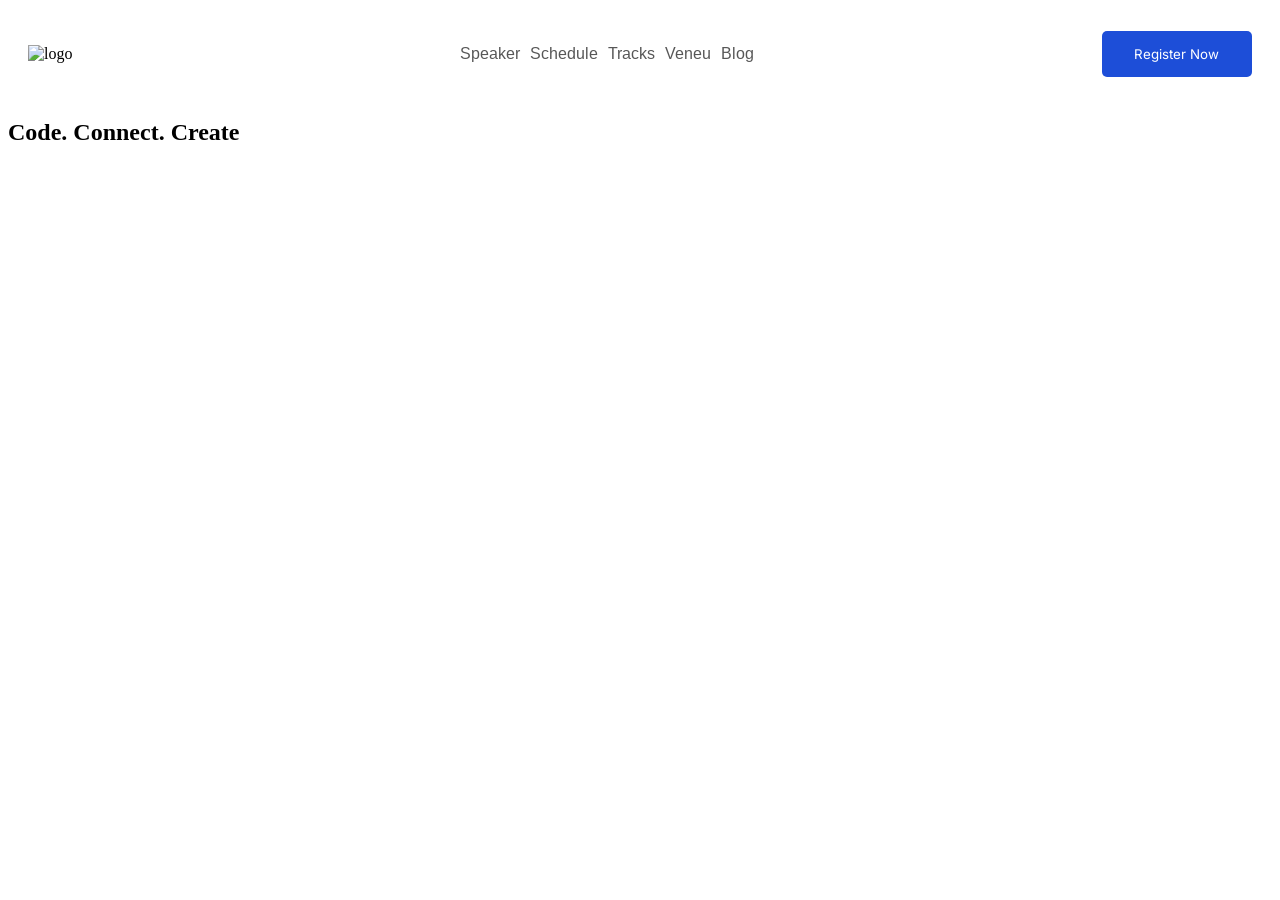
==== indexx.html @ c5ce16c5 "first commit" ====
<!DOCTYPE html>
<html lang="en">
<head>
    <meta charset="UTF-8">
    <meta name="viewport" content="width=device-width, initial-scale=1.0">
    <title>Document</title>
    <link rel="stylesheet" href="./Css.css".css">
    <link rel="preconnect" href="https://fonts.googleapis.com">
<link rel="preconnect" href="https://fonts.gstatic.com" crossorigin>
<link href="https://fonts.googleapis.com/css2?family=Arimo:ital,wght@0,400..700;1,400..700&family=Open+Sans:ital,wght@0,300..800;1,300..800&display=swap" rel="stylesheet">
<link rel="preconnect" href="https://fonts.googleapis.com">
<link rel="preconnect" href="https://fonts.gstatic.com" crossorigin>
<link href="https://fonts.googleapis.com/css2?family=Arimo:ital,wght@0,400..700;1,400..700&family=Inter:ital,opsz,wght@0,14..32,100..900;1,14..32,100..900&family=Open+Sans:ital,wght@0,300..800;1,300..800&display=swap" rel="stylesheet">
</head>
<body>
    <nav>
        <div>
            <img src="./B14-A01-DevConf-2026/assets/logo.png" alt="logo">
            
        </div>
        <div>
            <ul>
                <li>Speaker</li>
                <li>Schedule</li>
                <li>Tracks</li>
                <li>Veneu</li>
                <li>Blog</li>
            </ul>
           
        </div>
        <div>
             <button>Register Now</button>
        </div>
    </nav>
    
<section>

<h1>Code. Connect. Create</h1>


</section>

</body>
</html>
---- Css.css ----
nav{
    display:flex;
    justify-content: space-between;
    padding: 20px;
    max-width: 1300px;
    align-items: center;
    margin: 0 auto;

}
ul{
    display: flex;
    gap:10px;
    list-style: none;
    font-family: "Arimo", sans-serif;
    color: #575757;
}
button{
    background-color:#1D4ED8;
    color: #FFFFFF;
     font-family: "Inter", sans-serif;
    padding: 15px;
    width: 150px;
    border: none;
    border-radius: 5px;
    text-align:center;

}

h1{
    
}
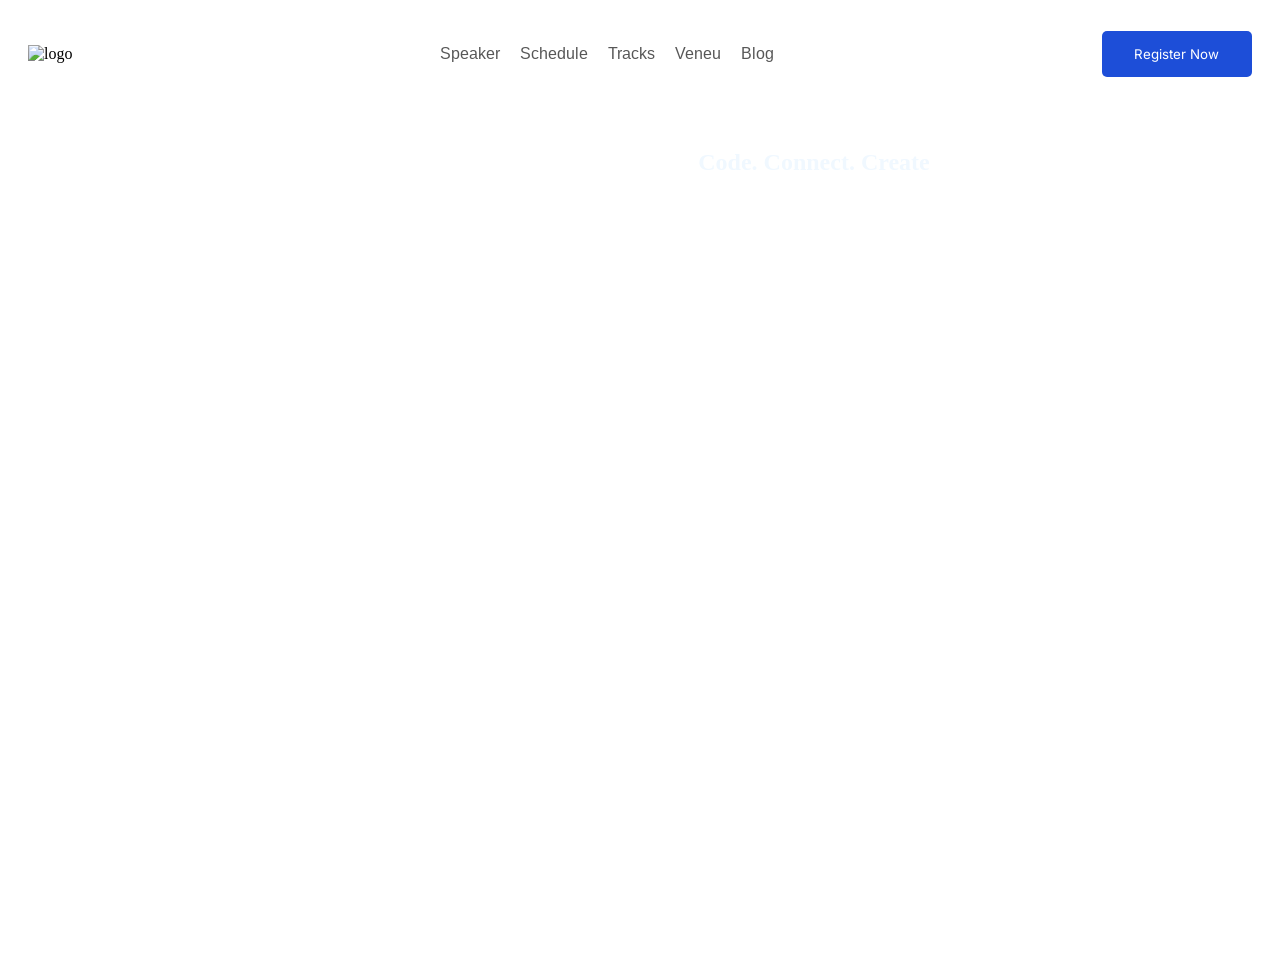
==== commit 25efbc6b: "Overlayer use with the help of gpt" ====
--- a/indexx.html
+++ b/indexx.html
@@ -35,6 +35,7 @@
     
 <section>
 
+
 <h1>Code. Connect. Create</h1>
 
 
--- a/Css.css
+++ b/Css.css
@@ -9,7 +9,7 @@
 }
 ul{
     display: flex;
-    gap:10px;
+    gap:20px;
     list-style: none;
     font-family: "Arimo", sans-serif;
     color: #575757;
@@ -26,6 +26,11 @@
 
 }
 
-h1{
-    
+section{ 
+    padding:30px;
+    text-align: center;
+    color:aliceblue;
+    background-image: url(./B14-A01-DevConf-2026/assets/banner.jpg);
+    height: 786px;
+    width:1552px;
 }
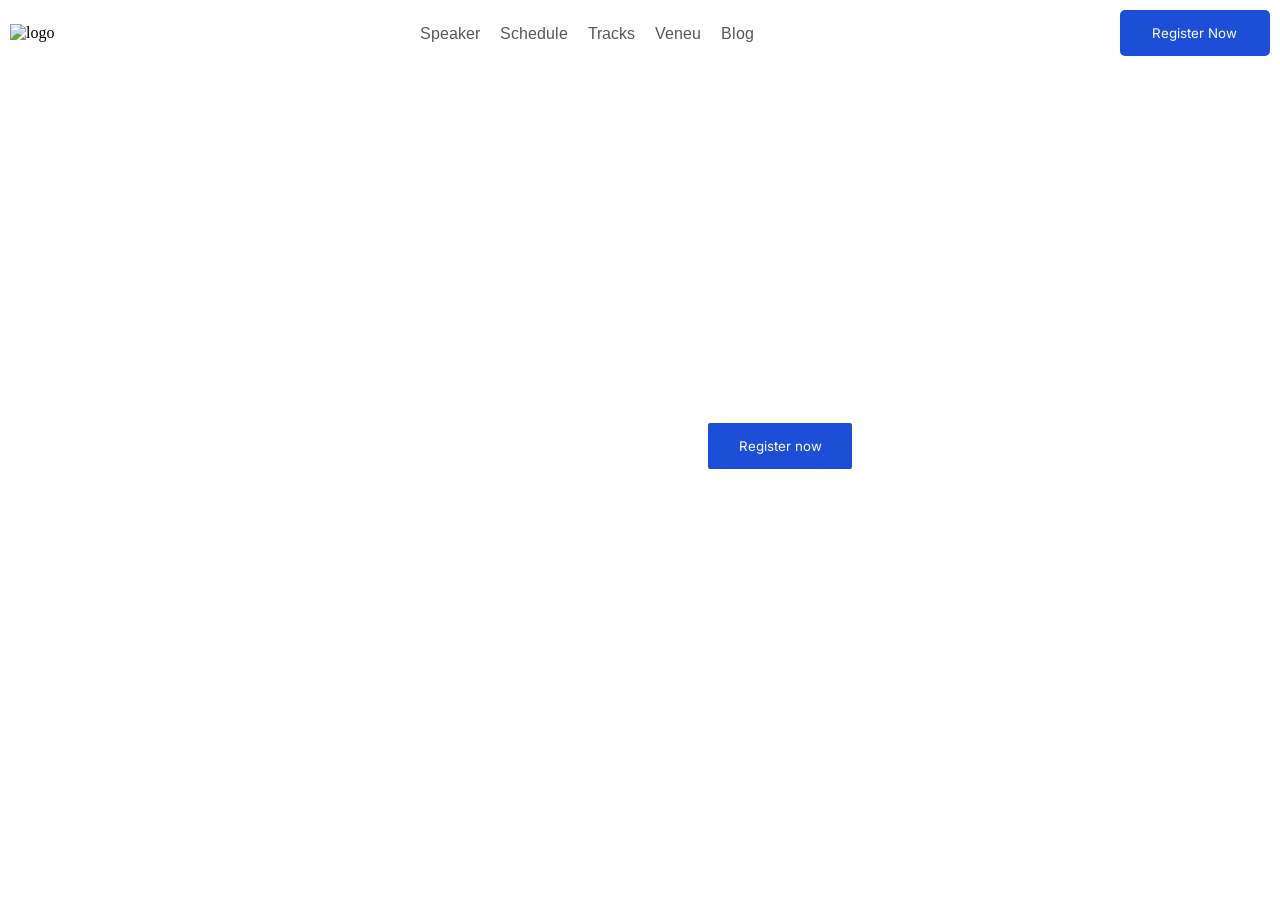
==== commit 93a8fcb1: "border diye check korlam space kothay besi hero sec er h e naki p te" ====
--- a/indexx.html
+++ b/indexx.html
@@ -36,8 +36,9 @@
 <section>
 
 
-<h1>Code. Connect. Create</h1>
-
+<h1>Code. <span>Connect</span>. Create</h1>
+<p>Join 4,000+ engineers, founders, and builders at the premier developer conference of 2026. Three days of cutting-edge talks, hands-on workshops, and meaningful connections</p>
+<button class="herob">Register now</button>
 
 </section>
 
--- a/Css.css
+++ b/Css.css
@@ -1,10 +1,15 @@
+
+*{
+    margin: 0;
+    padding: 0;
+}
 nav{
     display:flex;
     justify-content: space-between;
-    padding: 20px;
+    padding: 10px;
     max-width: 1300px;
     align-items: center;
-    margin: 0 auto;
+    margin: 0 auto; 
 
 }
 ul{
@@ -17,20 +22,54 @@
 button{
     background-color:#1D4ED8;
     color: #FFFFFF;
-     font-family: "Inter", sans-serif;
+    font-family: "Inter", sans-serif;
+    padding: 15px;
+    width: 150px;
+    border: none;
+    border-radius: 5px;
+    
+
+}
+
+section{ 
+    background-image:url(./B14-A01-DevConf-2026/assets/banner.jpg);
+    height: 600px;
+    width:1560px;
+    background-repeat: no repeat;
+    background-position: center;
+    background-size: cover;
+    margin: 0 auto;
+    text-align: center;
+}
+h1{
+    color: #FFFFFF;
+    font-size:60px ;
+    text-align: center;
+    font-family: "Inter", sans-serif;
+    padding:50px; 
+    word-spacing: 10px;
+}
+span{
+    font-style: italic;
+
+}
+p{
+    color: white;
+    text-align: center;
+    max-width: 500px;
+    margin: 0 auto;
+    border: solid #FFFFFF;
+    margin:11px auto;
+}
+.herob{
+    background-color:#1D4ED8;
+    color: #FFFFFF;
+    font-family: "Inter", sans-serif;
     padding: 15px;
     width: 150px;
     border: none;
     border-radius: 5px;
     text-align:center;
-
-}
-
-section{ 
-    padding:30px;
-    text-align: center;
-    color:aliceblue;
-    background-image: url(./B14-A01-DevConf-2026/assets/banner.jpg);
-    height: 786px;
-    width:1552px;
+    margin: 100px auto;
+    border: solid #FFFFFF
 }
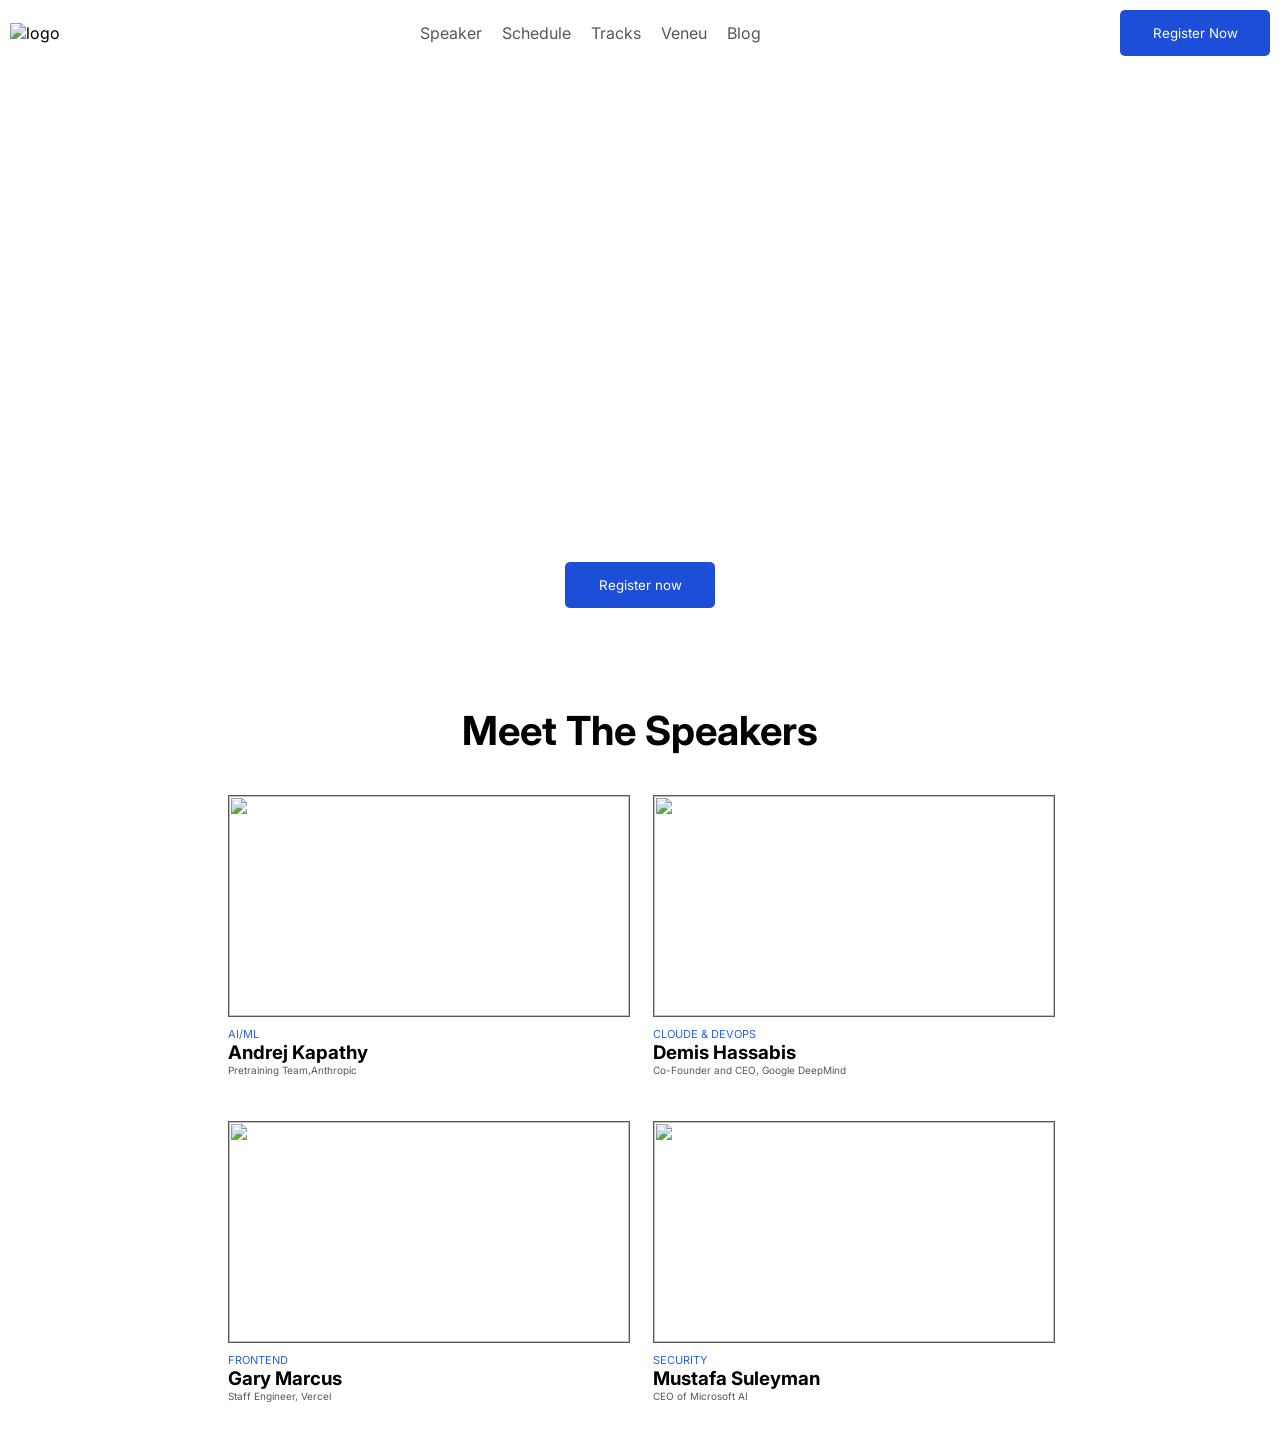
==== commit b61e9d94: "Doing the Meet speakers section" ====
--- a/indexx.html
+++ b/indexx.html
@@ -4,7 +4,7 @@
     <meta charset="UTF-8">
     <meta name="viewport" content="width=device-width, initial-scale=1.0">
     <title>Document</title>
-    <link rel="stylesheet" href="./Css.css".css">
+    <link rel="stylesheet" href="./Css.css">
     <link rel="preconnect" href="https://fonts.googleapis.com">
 <link rel="preconnect" href="https://fonts.gstatic.com" crossorigin>
 <link href="https://fonts.googleapis.com/css2?family=Arimo:ital,wght@0,400..700;1,400..700&family=Open+Sans:ital,wght@0,300..800;1,300..800&display=swap" rel="stylesheet">
@@ -33,14 +33,44 @@
         </div>
     </nav>
     
-<section>
+<section class="hero">
 
 
 <h1>Code. <span>Connect</span>. Create</h1>
-<p>Join 4,000+ engineers, founders, and builders at the premier developer conference of 2026. Three days of cutting-edge talks, hands-on workshops, and meaningful connections</p>
+<p class="herop">Join 4,000+ engineers, founders, and builders at the premier developer conference of 2026. Three days of cutting-edge talks, hands-on workshops, and meaningful connections</p>
 <button class="herob">Register now</button>
 
 </section>
+<section class="Cards">
+    <h2>Meet The Speakers</h2>
+    <div class="cardss">
+        <div class="card">
+            <img class="imggg" src="./B14-A01-DevConf-2026/assets/andrej.png" alt="">
+            <p class="cardp">AI/ML</p>
+            <h3>Andrej Kapathy</h3>
+            <p class="cardpp">Pretraining Team,Anthropic</p>
 
+        </div>
+        <div class="card">
+              <img class="imggg" src="./B14-A01-DevConf-2026/assets/demis.png" alt="">
+            <p class="cardp">CLOUDE & DEVOPS</p>
+            <h3>Demis Hassabis</h3>
+            <p class="cardpp">Co-Founder and CEO, Google DeepMind</p>
+
+        </div>
+        <div class="card">
+  <img class="imggg" src="./B14-A01-DevConf-2026/assets/gary.png" alt="">
+            <p class="cardp">FRONTEND</p>
+            <h3>Gary Marcus</h3>
+            <p class="cardpp">Staff Engineer, Vercel</p>
+        </div>
+        <div class="card">
+  <img class="imggg" src="./B14-A01-DevConf-2026/assets/mustafa.png" alt="">
+            <p class="cardp">SECURITY</p>
+            <h3>Mustafa Suleyman</h3>
+            <p class="cardpp">CEO of Microsoft AI</p>
+        </div>
+    </div>
+</section>
 </body>
 </html>
--- a/Css.css
+++ b/Css.css
@@ -2,6 +2,7 @@
 *{
     margin: 0;
     padding: 0;
+    font-family:"Inter", sans-serif;
 }
 nav{
     display:flex;
@@ -31,10 +32,10 @@
 
 }
 
-section{ 
+.hero{ 
     background-image:url(./B14-A01-DevConf-2026/assets/banner.jpg);
     height: 600px;
-    width:1560px;
+    /* width:1560px; */
     background-repeat: no repeat;
     background-position: center;
     background-size: cover;
@@ -46,20 +47,20 @@
     font-size:60px ;
     text-align: center;
     font-family: "Inter", sans-serif;
-    padding:50px; 
-    word-spacing: 10px;
+    padding-top:50px; 
 }
 span{
     font-style: italic;
-
 }
-p{
-    color: white;
+.herop{
+    color: #FFFFFF;
+    font-family: "Inter", sans-serif;
+    font-size: 10px;
     text-align: center;
     max-width: 500px;
-    margin: 0 auto;
-    border: solid #FFFFFF;
-    margin:11px auto;
+    /* margin: 0 auto; */
+    /* border: solid #FFFFFF; */
+    margin:50px auto;
 }
 .herob{
     background-color:#1D4ED8;
@@ -70,6 +71,58 @@
     border: none;
     border-radius: 5px;
     text-align:center;
-    margin: 100px auto;
-    border: solid #FFFFFF
+    margin: 250px auto;
+    /* border: solid #FFFFFF */
+}
+.cardss{
+    /* display: flex; its not working thats why io will use grid */
+    display: grid;
+    grid-template-columns: repeat(2,400px);
+    /* border: 5px solid black;  i use them to understand the area */
+    flex-wrap: wrap;
+    justify-content: center;
+    column-gap: 25px;
+    row-gap:25px;
+    align-items: center;
+    max-width: 1200px;
+    margin: 0 auto;
+    margin-bottom: 10px;
+
+}
+h2{
+    margin-top: 20px;
+    margin-bottom: 20px;
+    /* border: 3px solid blue; i use them to understand the area*/
+    text-align: center;
+    padding: 20px;
+    font-family:"Inter", sans-serif; 
+    font-size: 40px;
+}
+.card{
+    align-items: center;
+     width: 400px;
+     margin-bottom: 20px;
+    /* height: 320px; */
+    /* padding: 30px; */
+    /* border: 10px solid green; */
+    
+}
+.imggg{
+width: 100%;
+height: 220px;
+object-fit: cover;
+display: block;
+border: .5px solid #575757;
+
+}
+.cardp{
+    margin-top: 10px;
+    color:#2563EB;
+    font-family:"Inter", sans-serif; 
+    font-size:11px;
+}
+.cardpp{
+   font-family:"Inter", sans-serif; 
+   color:#575757;
+   font-size: 10px;
 }
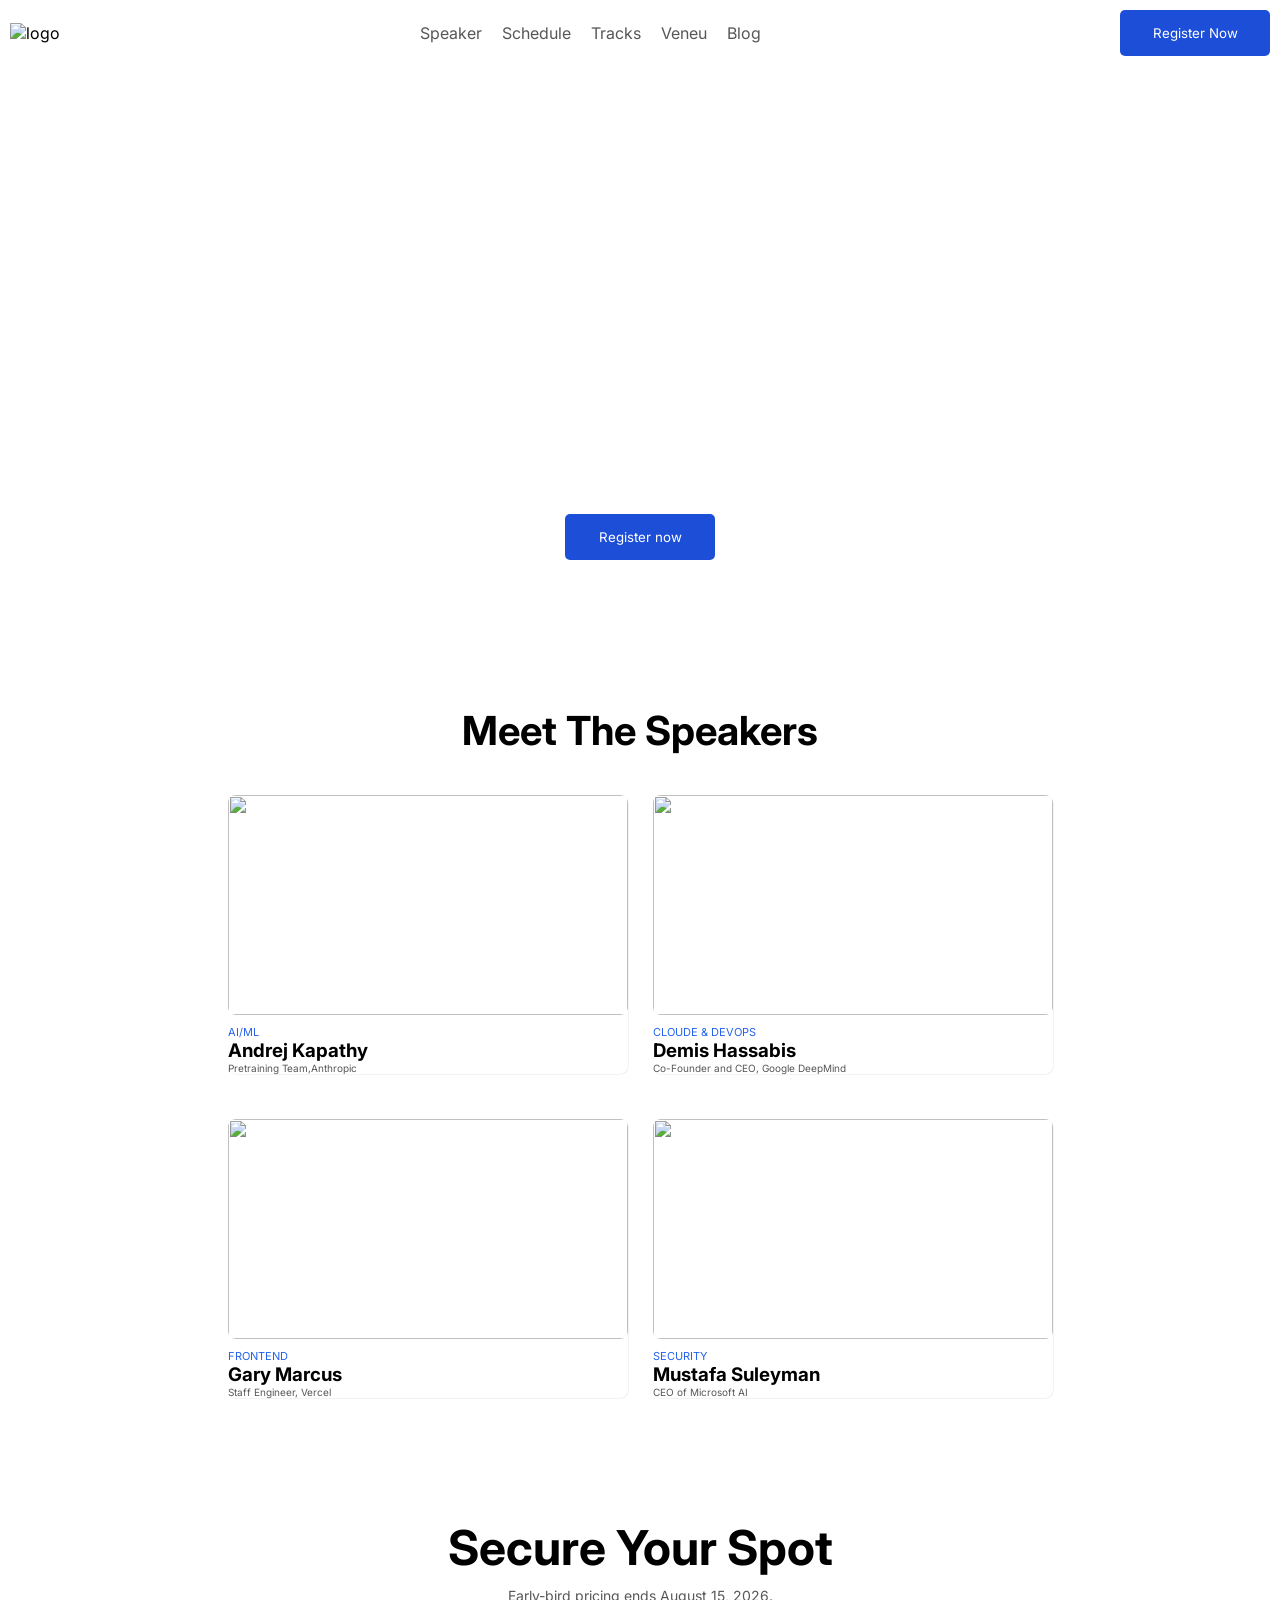
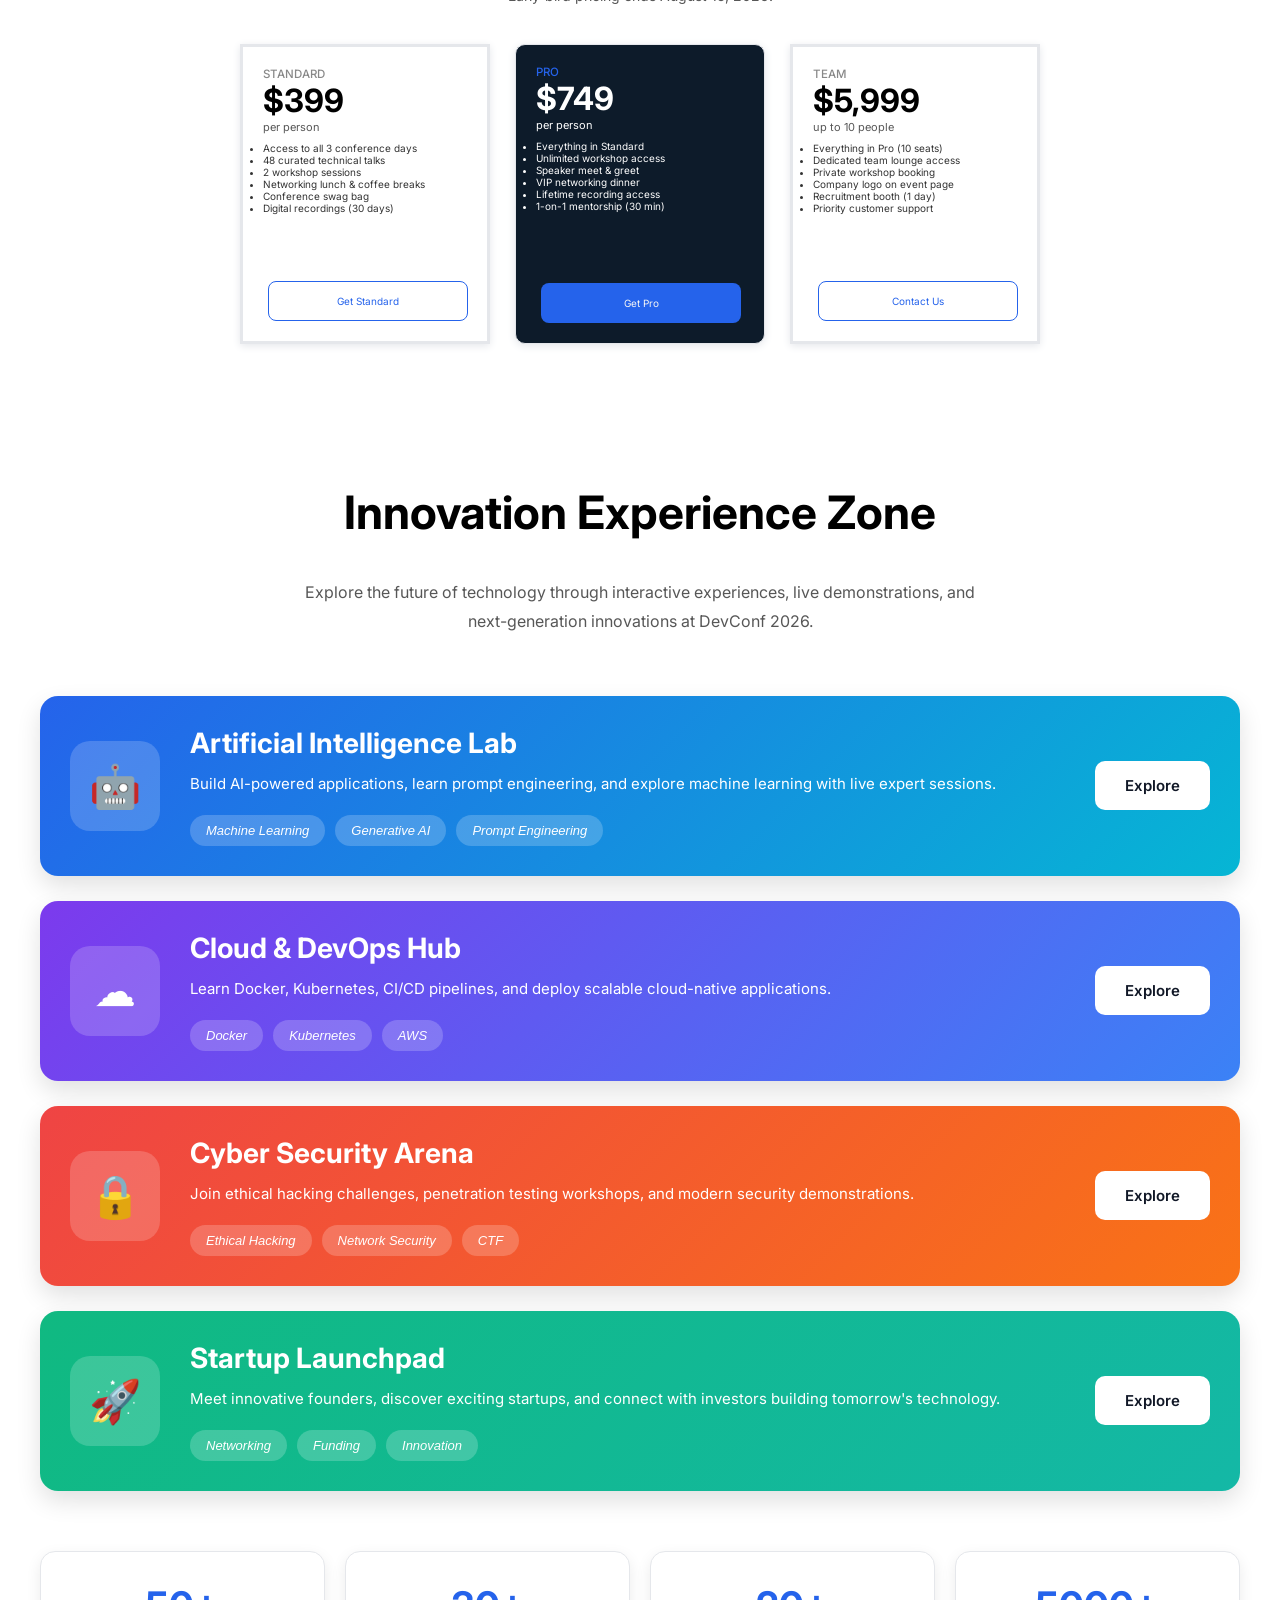
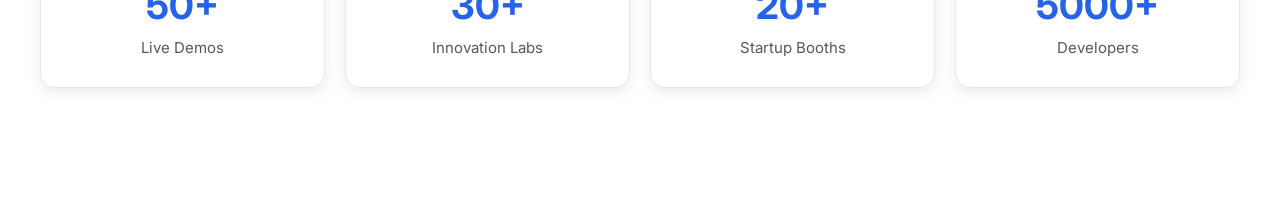
==== commit d83de6da: "Complete the ai section with the help of ai" ====
--- a/indexx.html
+++ b/indexx.html
@@ -29,15 +29,15 @@
            
         </div>
         <div>
-             <button>Register Now</button>
+             <button class="button">Register Now</button>
         </div>
     </nav>
     
 <section class="hero">
 
 
-<h1>Code. <span>Connect</span>. Create</h1>
-<p class="herop">Join 4,000+ engineers, founders, and builders at the premier developer conference of 2026. Three days of cutting-edge talks, hands-on workshops, and meaningful connections</p>
+<h1 class="heroh1">Code. <span>Connect</span>. Create</h1>
+<p class="heropara">Join 4,000+ engineers, founders, and builders at the premier developer conference of 2026. Three days of cutting-edge talks, hands-on workshops, and meaningful connections</p>
 <button class="herob">Register now</button>
 
 </section>
@@ -72,5 +72,206 @@
         </div>
     </div>
 </section>
-</body>
-</html>+<section class="pricing">
+
+    <h4>Secure Your Spot</h4>
+    <p class="pricing-text">Early-bird pricing ends August 15, 2026.</p>
+
+    <div class="pricing-container">
+
+        <div class="spotcard1">
+            <h1 class="pricingh1">STANDARD</h1>
+            <p class="pricingvalue1">$399</p>
+            <p class="pricingp1">per person</p>
+
+            <ul class="pricingul1">
+                <li>Access to all 3 conference days</li>
+                <li>48 curated technical talks</li>
+                <li>2 workshop sessions</li>
+                <li>Networking lunch & coffee breaks</li>
+                <li>Conference swag bag</li>
+                <li>Digital recordings (30 days)</li>
+            </ul>
+            <button class="pricingbut1">Get Standard</button>
+        </div>
+        <div class="spotcard2">
+            <h1 class="pricingh2">PRO</h1>
+            <p class="pricingvalue2">$749</p>
+            <p class="pricingp2">per person</p>
+
+            <ul class="pricingul2">
+                <li>Everything in Standard</li>
+                <li>Unlimited workshop access</li>
+                <li>Speaker meet & greet</li>
+                <li>VIP networking dinner</li>
+                <li>Lifetime recording access</li>
+                <li>1-on-1 mentorship (30 min)</li>
+            </ul>
+            <button class="pricingbut2">Get Pro</button>
+        </div>
+
+        <div class="spotcard3">
+            <h1 class="pricingh1">TEAM</h1>
+            <p class="pricingvalue1">$5,999</p>
+            <p class="pricingp1">up to 10 people</p>
+
+            <ul ul class="pricingul1">
+                <li>Everything in Pro (10 seats)</li>
+                <li>Dedicated team lounge access</li>
+                <li>Private workshop booking</li>
+                <li>Company logo on event page</li>
+                <li>Recruitment booth (1 day)</li>
+                <li>Priority customer support</li>
+            </ul>
+            <button class="pricingbut1">Contact Us</button>
+        </div>
+
+    </div>
+
+</section>
+<!-- AI PART -->
+<section class="innovation-zone">
+
+    <div class="innovation-header">
+       
+        <h2>Innovation Experience Zone</h2>
+        <p class="innovation-description">
+            Explore the future of technology through interactive experiences,
+            live demonstrations, and next-generation innovations at DevConf 2026.
+        </p>
+    </div>
+
+    <div class="innovation-wrapper">
+
+        <div class="innovation-item ai">
+
+            <div class="innovation-icon">
+                🤖
+            </div>
+
+            <div class="innovation-content">
+                <h3>Artificial Intelligence Lab</h3>
+                <p>
+                    Build AI-powered applications, learn prompt engineering,
+                    and explore machine learning with live expert sessions.
+                </p>
+
+                <div class="innovation-tags">
+                    <span>Machine Learning</span>
+                    <span>Generative AI</span>
+                    <span>Prompt Engineering</span>
+                </div>
+            </div>
+
+            <div class="innovation-action">
+                <button>Explore</button>
+            </div>
+
+        </div>
+
+        <div class="innovation-item cloud">
+
+            <div class="innovation-icon">
+                ☁
+            </div>
+
+            <div class="innovation-content">
+                <h3>Cloud & DevOps Hub</h3>
+                <p>
+                    Learn Docker, Kubernetes, CI/CD pipelines,
+                    and deploy scalable cloud-native applications.
+                </p>
+
+                <div class="innovation-tags">
+                    <span>Docker</span>
+                    <span>Kubernetes</span>
+                    <span>AWS</span>
+                </div>
+            </div>
+
+            <div class="innovation-action">
+                <button>Explore</button>
+            </div>
+
+        </div>
+
+        <div class="innovation-item security">
+
+            <div class="innovation-icon">
+                🔒
+            </div>
+
+            <div class="innovation-content">
+                <h3>Cyber Security Arena</h3>
+                <p>
+                    Join ethical hacking challenges,
+                    penetration testing workshops,
+                    and modern security demonstrations.
+                </p>
+
+                <div class="innovation-tags">
+                    <span>Ethical Hacking</span>
+                    <span>Network Security</span>
+                    <span>CTF</span>
+                </div>
+            </div>
+
+            <div class="innovation-action">
+                <button>Explore</button>
+            </div>
+
+        </div>
+
+        <div class="innovation-item startup">
+
+            <div class="innovation-icon">
+                🚀
+            </div>
+
+            <div class="innovation-content">
+                <h3>Startup Launchpad</h3>
+                <p>
+                    Meet innovative founders, discover exciting startups,
+                    and connect with investors building tomorrow's technology.
+                </p>
+
+                <div class="innovation-tags">
+                    <span>Networking</span>
+                    <span>Funding</span>
+                    <span>Innovation</span>
+                </div>
+            </div>
+
+            <div class="innovation-action">
+                <button>Explore</button>
+            </div>
+
+        </div>
+
+    </div>
+
+    <div class="innovation-footer">
+
+        <div class="innovation-stat">
+            <h3>50+</h3>
+            <p>Live Demos</p>
+        </div>
+
+        <div class="innovation-stat">
+            <h3>30+</h3>
+            <p>Innovation Labs</p>
+        </div>
+
+        <div class="innovation-stat">
+            <h3>20+</h3>
+            <p>Startup Booths</p>
+        </div>
+
+        <div class="innovation-stat">
+            <h3>5000+</h3>
+            <p>Developers</p>
+        </div>
+
+    </div>
+
+</section>
--- a/Css.css
+++ b/Css.css
@@ -13,14 +13,14 @@
     margin: 0 auto; 
 
 }
-ul{
+nav ul{
     display: flex;
     gap:20px;
     list-style: none;
     font-family: "Arimo", sans-serif;
     color: #575757;
 }
-button{
+.button{
     background-color:#1D4ED8;
     color: #FFFFFF;
     font-family: "Inter", sans-serif;
@@ -28,21 +28,27 @@
     width: 150px;
     border: none;
     border-radius: 5px;
-    
-
 }
 
 .hero{ 
     background-image:url(./B14-A01-DevConf-2026/assets/banner.jpg);
     height: 600px;
-    /* width:1560px; */
     background-repeat: no repeat;
     background-position: center;
     background-size: cover;
     margin: 0 auto;
     text-align: center;
 }
-h1{
+.heroh1{
+    color: white;
+    margin-top: 20px;
+    max-width: 700px;
+    margin: 0 auto;
+    padding:52px ;
+    font-size:50px;
+
+}
+ nav h1{
     color: #FFFFFF;
     font-size:60px ;
     text-align: center;
@@ -52,15 +58,15 @@
 span{
     font-style: italic;
 }
-.herop{
+.heropara{
     color: #FFFFFF;
     font-family: "Inter", sans-serif;
     font-size: 10px;
     text-align: center;
     max-width: 500px;
-    /* margin: 0 auto; */
-    /* border: solid #FFFFFF; */
+    /* border: solid #FFFFFF;  */
     margin:50px auto;
+    margin-top:-40px;
 }
 .herob{
     background-color:#1D4ED8;
@@ -72,7 +78,6 @@
     border-radius: 5px;
     text-align:center;
     margin: 250px auto;
-    /* border: solid #FFFFFF */
 }
 .cardss{
     /* display: flex; its not working thats why io will use grid */
@@ -98,13 +103,13 @@
     font-family:"Inter", sans-serif; 
     font-size: 40px;
 }
-.card{
+.card
+{
     align-items: center;
      width: 400px;
      margin-bottom: 20px;
-    /* height: 320px; */
-    /* padding: 30px; */
-    /* border: 10px solid green; */
+     border-radius: 8px;
+     box-shadow:.5px .5px .5px  #E5E7EB;
     
 }
 .imggg{
@@ -112,9 +117,9 @@
 height: 220px;
 object-fit: cover;
 display: block;
-border: .5px solid #575757;
-
-}
+border-radius: 8px;
+}
+
 .cardp{
     margin-top: 10px;
     color:#2563EB;
@@ -125,4 +130,330 @@
    font-family:"Inter", sans-serif; 
    color:#575757;
    font-size: 10px;
+}
+.pricing{
+    margin-top: 100px;
+    margin-bottom: 100px;
+}
+
+ .pricing-container{
+    display: flex;
+    align-items: center;
+    justify-content: center;
+    max-width: 1200px;
+    margin: 0 auto;
+    gap:25px;
+ }
+ .pricing-text{
+    text-align: center;
+    color: #575757;
+    font-size: 14px;
+    margin-top: 10px;
+    margin-bottom: 40px;
+}
+.pricingh1{
+    color:#888888;
+    font-size: 11.5px;
+    font-weight:500;
+}
+.pricingh2{
+    color:#2563EB;
+    font-size: 11.5px;
+    font-weight: 500;
+}
+.pricingul1{
+    margin-top: 8px;
+    font-size: 10px;
+    color: #333333;
+ }
+.pricingul2{
+    color:white;
+    font-size:10px;
+    margin-top:8px;
+}
+
+h4{
+    font-size:48px;
+    font-weight:700;
+    text-align:center;
+    margin-bottom:10px;
+}
+.pricingvalue1{
+font-size:32px; 
+font-weight:bold;
+}
+.pricingvalue2{
+font-size:32px; 
+font-weight:bold;
+color: #FFFFFF;
+}
+.pricingp1{
+    font-size: 11px;
+    color: #575757;
+}
+.pricingp2{
+    font-size: 11px;
+    color:#FFFFFF;
+}
+
+/* .primium{
+    background-color: #0D1B2A;
+    color: white;
+} */
+.spotcard1{
+     border:solid #E5E7EB;
+     width:250px;
+     height:300px;
+        padding: 20px;
+    box-sizing: border-box;
+     display: flex;
+    flex-direction: column;
+    box-shadow: 0px 2px 8px #E5E7EB;
+}
+.spotcard2{
+    background:#0D1B2A;
+ color:white;
+  border:1px solid #E5E7EB;
+    border-radius:10px;
+    box-shadow:0px 2px 8px #E5E7EB;
+width:250px;
+height:300px;
+    padding:20px;
+  box-sizing:border-box;
+    display:flex;
+    flex-direction:column;
+}
+.spotcard3{
+    border:solid #E5E7EB;
+     width:250px;
+    height:300px;
+       padding: 20px;
+    box-sizing: border-box;
+     display: flex;
+     box-shadow: 0px 2px 8px #E5E7EB;
+    flex-direction: column;
+}
+.pricingbut1{
+     margin-top: auto;
+    font-size: 10px;
+  margin-left: 5px;
+  background-color:white;
+  color: #2563EB ;
+  width: 200px;
+  height: 40px;
+  border:solid #2563EB;
+  border-radius: 8px;
+  border-width: 1px;
+    margin-top:auto;
+
+}
+.pricingbut2{
+    font-size: 10px;
+    background-color: #2563EB;
+  margin-left: 20px;
+  color: whitesmoke;
+  width: 200px;
+  height: 40px;
+    margin-top: auto;
+  margin-left: 5px;
+   border-radius: 8px;
+  border-width: 1px;
+  border: none;
+  margin-top:auto;
+}
+/* ===========================
+   Innovation Experience Zone
+=========================== */
+
+.innovation-zone{
+    max-width:1200px;
+    margin:120px auto;
+    padding:0 20px;
+}
+
+.innovation-header{
+    text-align:center;
+    margin-bottom:60px;
+}
+
+.innovation-subtitle{
+    color:#2563EB;
+    font-size:14px;
+    font-weight:700;
+    letter-spacing:3px;
+    margin-bottom:12px;
+}
+
+.innovation-header h2{
+    font-size:46px;
+    margin-bottom:18px;
+}
+
+.innovation-description{
+    max-width:700px;
+    margin:auto;
+    color:#575757;
+    line-height:1.8;
+    font-size:16px;
+}
+
+.innovation-wrapper{
+    display:flex;
+    flex-direction:column;
+    gap:25px;
+}
+
+/* ===========================
+   Innovation Card
+=========================== */
+
+.innovation-item{
+    display:flex;
+    align-items:center;
+    justify-content:space-between;
+    padding:30px;
+    border-radius:18px;
+    color:white;
+    box-shadow:0 10px 25px rgba(0,0,0,.12);
+    cursor:pointer;
+    transition:0.3s ease;
+}
+
+.innovation-item:hover{
+    transform:translateY(-8px);
+    box-shadow:0 20px 40px rgba(0,0,0,.25);
+}
+
+.innovation-icon{
+    width:90px;
+    height:90px;
+    border-radius:20px;
+    background:rgba(255,255,255,.18);
+    display:flex;
+    justify-content:center;
+    align-items:center;
+    font-size:42px;
+    flex-shrink:0;
+}
+
+.innovation-content{
+    flex:1;
+    margin:0 30px;
+}
+
+.innovation-content h3{
+    font-size:28px;
+    margin-bottom:10px;
+}
+
+.innovation-content p{
+    line-height:1.8;
+    margin-bottom:18px;
+    font-size:15px;
+}
+/* ===========================
+   Tags
+=========================== */
+
+.innovation-tags{
+    display:flex;
+    flex-wrap:wrap;
+    gap:10px;
+}
+
+.innovation-tags span{
+    background:rgba(255,255,255,.20);
+    padding:8px 16px;
+    border-radius:30px;
+    font-size:13px;
+    font-weight:500;
+    transition:.3s;
+}
+
+.innovation-tags span:hover{
+    background:white;
+    color:#2563EB;
+}
+
+/* ===========================
+   Button
+=========================== */
+
+.innovation-action{
+    flex-shrink:0;
+}
+
+.innovation-action button{
+    background:white;
+    color:#111827;
+    border:none;
+    padding:15px 30px;
+    border-radius:10px;
+    font-size:15px;
+    font-weight:600;
+    cursor:pointer;
+    transition:.3s;
+}
+
+.innovation-action button:hover{
+    background:#111827;
+    color:white;
+}
+
+/* ===========================
+   Card Colors
+=========================== */
+
+.ai{
+    background:linear-gradient(135deg,#2563EB,#06B6D4);
+}
+
+.cloud{
+    background:linear-gradient(135deg,#7C3AED,#3B82F6);
+}
+
+.security{
+    background:linear-gradient(135deg,#EF4444,#F97316);
+}
+
+.startup{
+    background:linear-gradient(135deg,#10B981,#14B8A6);
+}
+
+/* ===========================
+   Stats
+=========================== */
+
+.innovation-footer{
+    display:grid;
+    grid-template-columns:repeat(4,1fr);
+    gap:20px;
+    margin-top:60px;
+}
+
+.innovation-stat{
+    background:white;
+    border:1px solid #E5E7EB;
+    border-radius:15px;
+    padding:30px;
+    text-align:center;
+    box-shadow:0 5px 15px rgba(0,0,0,.08);
+    transition:.3s;
+    cursor:pointer;
+}
+
+.innovation-stat:hover{
+    transform:translateY(-8px);
+    box-shadow:0 15px 30px rgba(37,99,235,.18);
+}
+
+.innovation-stat h3{
+    font-size:38px;
+    color:#2563EB;
+    margin-bottom:10px;
+}
+
+.innovation-stat p{
+    color:#575757;
+    font-size:15px;
 }
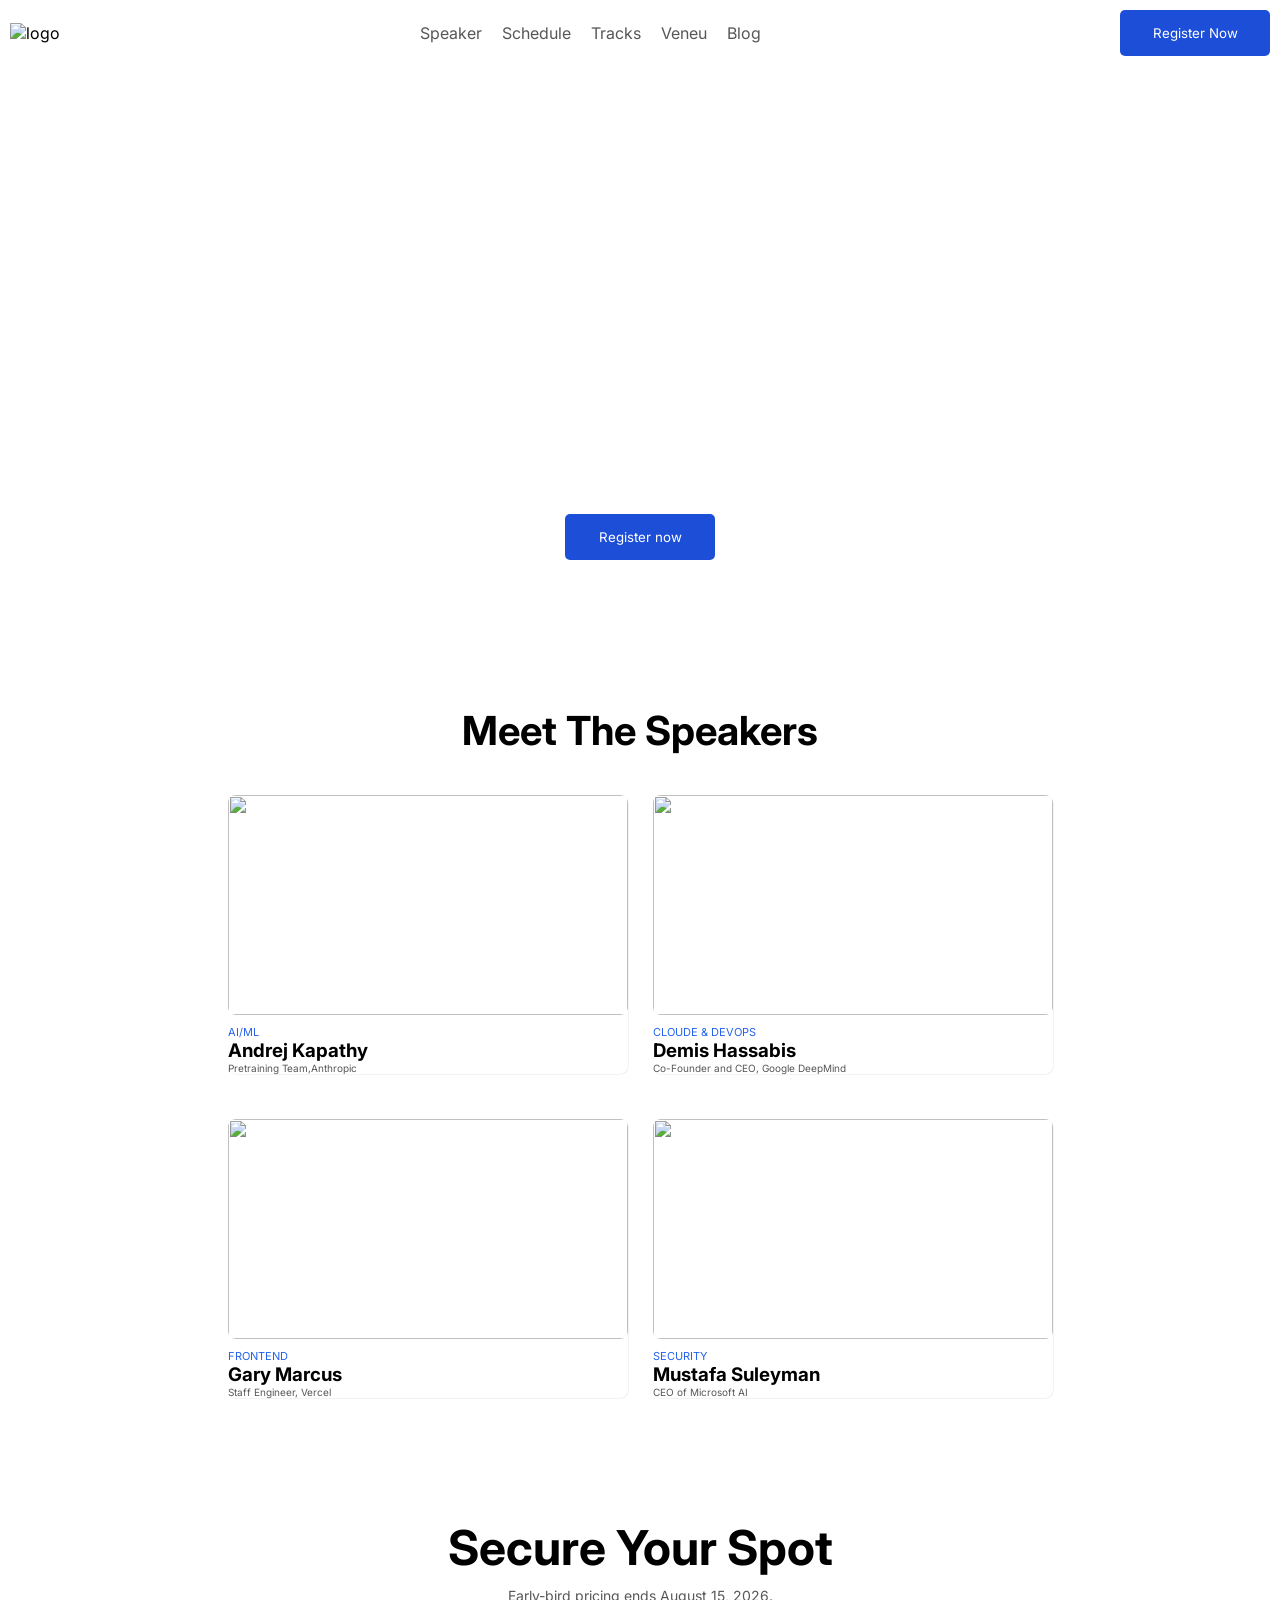
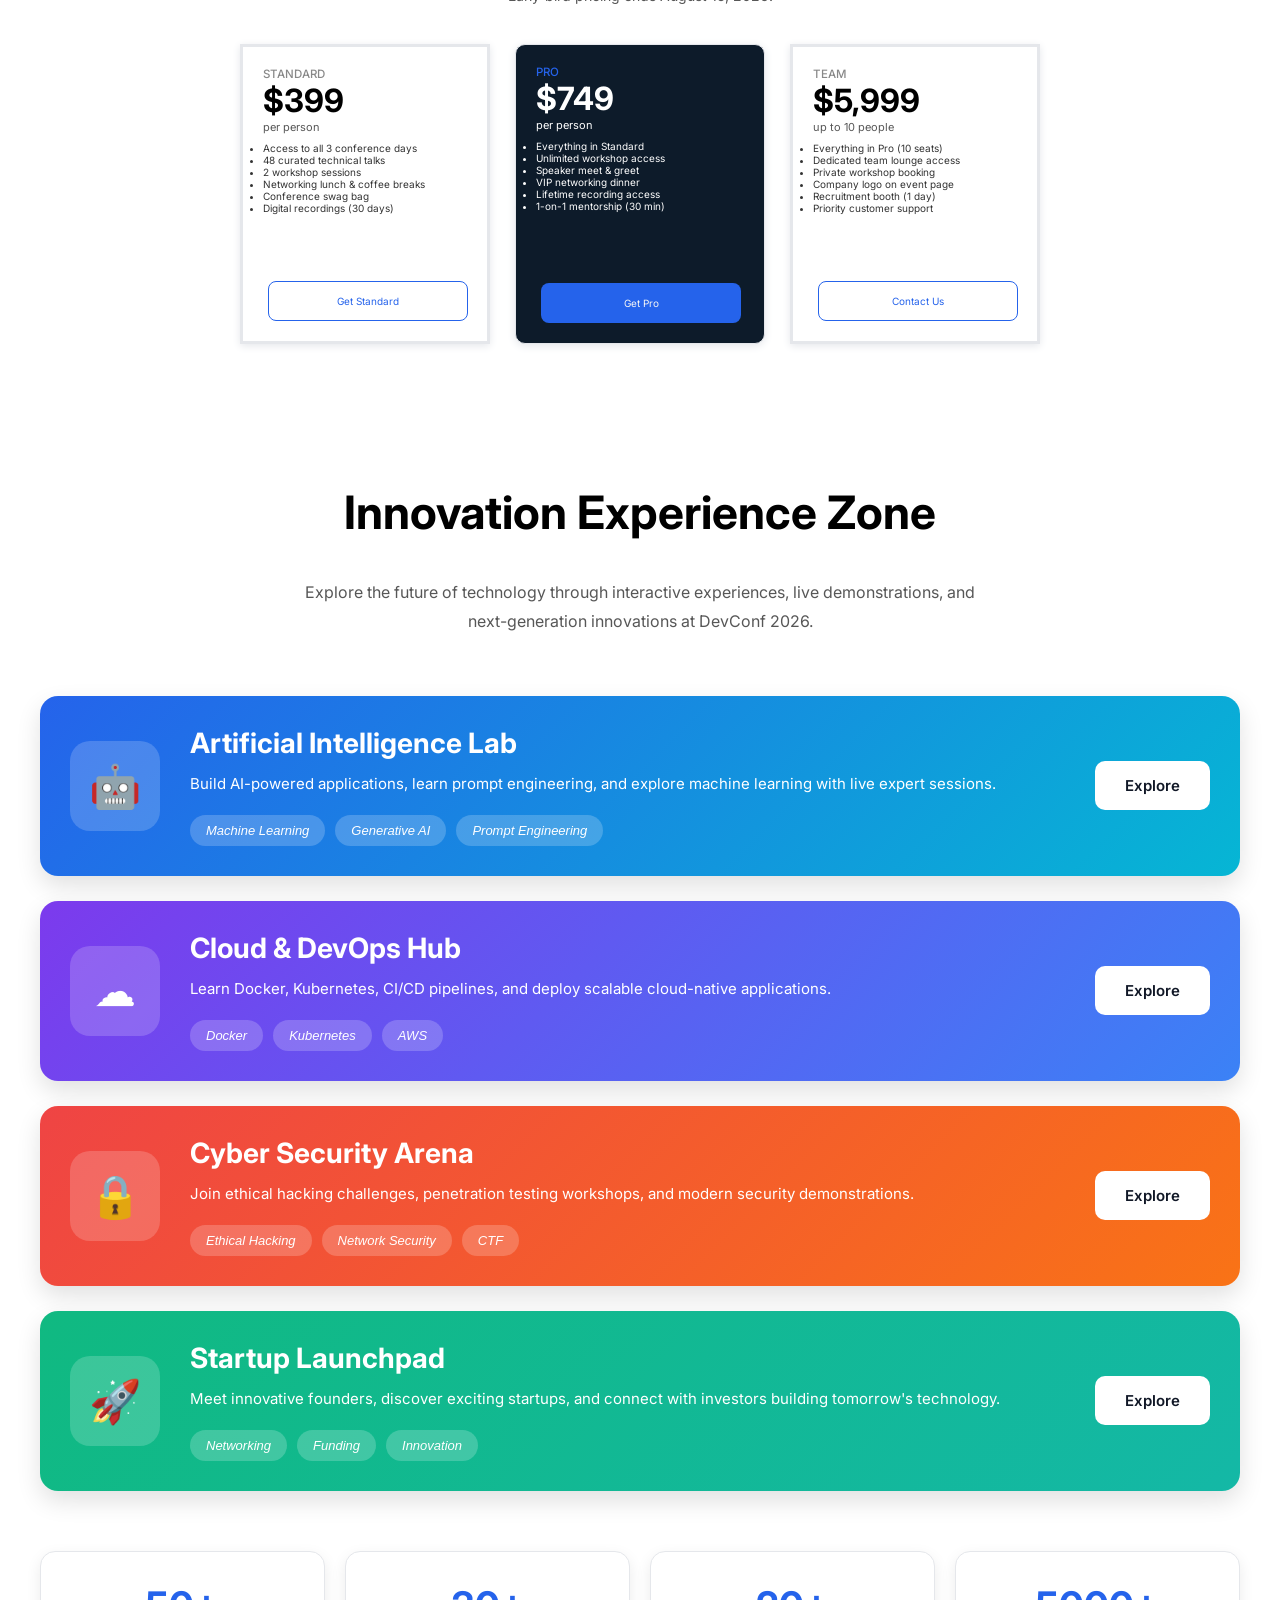
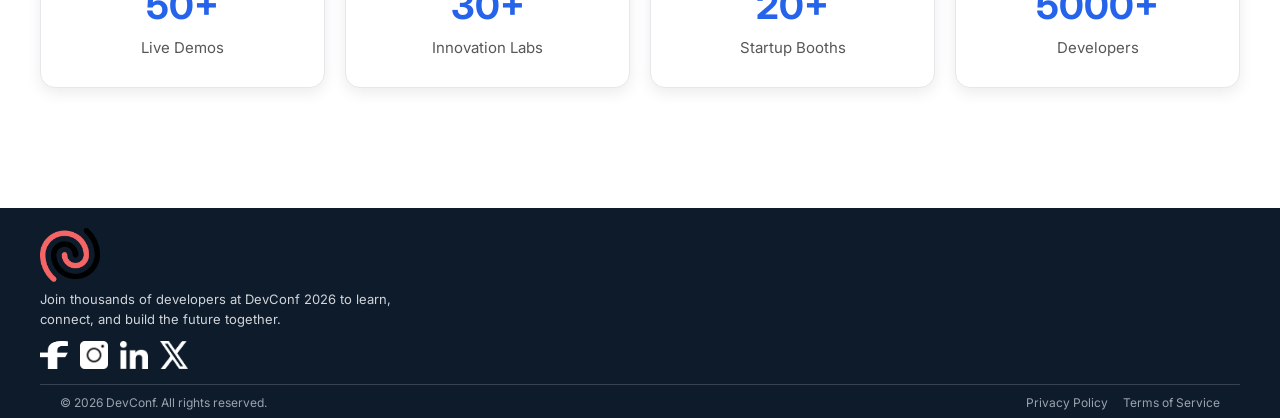
==== commit e0f736f8: "Footer done" ====
--- a/indexx.html
+++ b/indexx.html
@@ -251,27 +251,48 @@
     </div>
 
     <div class="innovation-footer">
-
-        <div class="innovation-stat">
+         <div class="innovation-stat">
             <h3>50+</h3>
             <p>Live Demos</p>
         </div>
-
-        <div class="innovation-stat">
+     <div class="innovation-stat">
             <h3>30+</h3>
             <p>Innovation Labs</p>
         </div>
-
-        <div class="innovation-stat">
+         <div class="innovation-stat">
             <h3>20+</h3>
             <p>Startup Booths</p>
         </div>
-
-        <div class="innovation-stat">
+         <div class="innovation-stat">
             <h3>5000+</h3>
             <p>Developers</p>
         </div>
-
-    </div>
-
-</section>
+        </div>
+
+</section>
+<footer class="foot">
+ <div class="footcon">
+    <div class="footleft">
+    <img class="footlogo" src="./Lucide.png" alt="">
+         <p>
+            Join thousands of developers at DevConf 2026 to learn,
+            connect, and build the future together.
+         </p>
+    <div class="logoss">
+    <img src="./Facebook (1).png" alt="">
+    <img src="./Instagram.png" alt="">
+    <img src="./LinkedIn.png" alt="">
+    <img  src="./X logo.png" alt="">
+</div>
+       
+ </div>
+   <hr>
+<div class="footbot">
+<p>© 2026 DevConf. All rights reserved.</p>
+<div class="footpol">
+<p>Privacy Policy</p>
+<p>Terms of Service</p>
+</div>
+</div>
+
+</footer>
--- a/Css.css
+++ b/Css.css
@@ -456,4 +456,68 @@
 .innovation-stat p{
     color:#575757;
     font-size:15px;
+}
+
+
+.foot{
+    background:#0D1B2A;
+    padding:20px 0 8px;
+    margin-top:60px;
+}
+
+.footcon{
+    max-width:1200px;
+    margin:0 auto;
+    padding:0 20px;
+}
+
+.footlogo{
+    width:60px;
+    height:auto;
+    display:block;
+    margin-bottom:8px;
+}
+
+.footleft p{
+    color:#D1D5DB;
+    font-size:13px;
+    line-height:1.5;
+    margin-bottom:12px;
+    max-width:380px;
+}
+
+.logoss{
+    display:flex;
+    gap:12px;
+}
+
+.logoss img{
+    width:28px;
+    height:28px;
+}
+
+.foot hr{
+    max-width:1200px;
+    margin:15px auto 10px;
+    border:none;
+    border-top:1px solid #374151;
+}
+
+.footbot{
+    max-width:1200px;
+    margin:0 auto;
+    padding:0 20px;
+    display:flex;
+    justify-content:space-between;
+    align-items:center;
+}
+
+.footbot p{
+    color:#9CA3AF;
+    font-size:12px;
+}
+
+.footpol{
+    display:flex;
+    gap:15px;
 }
